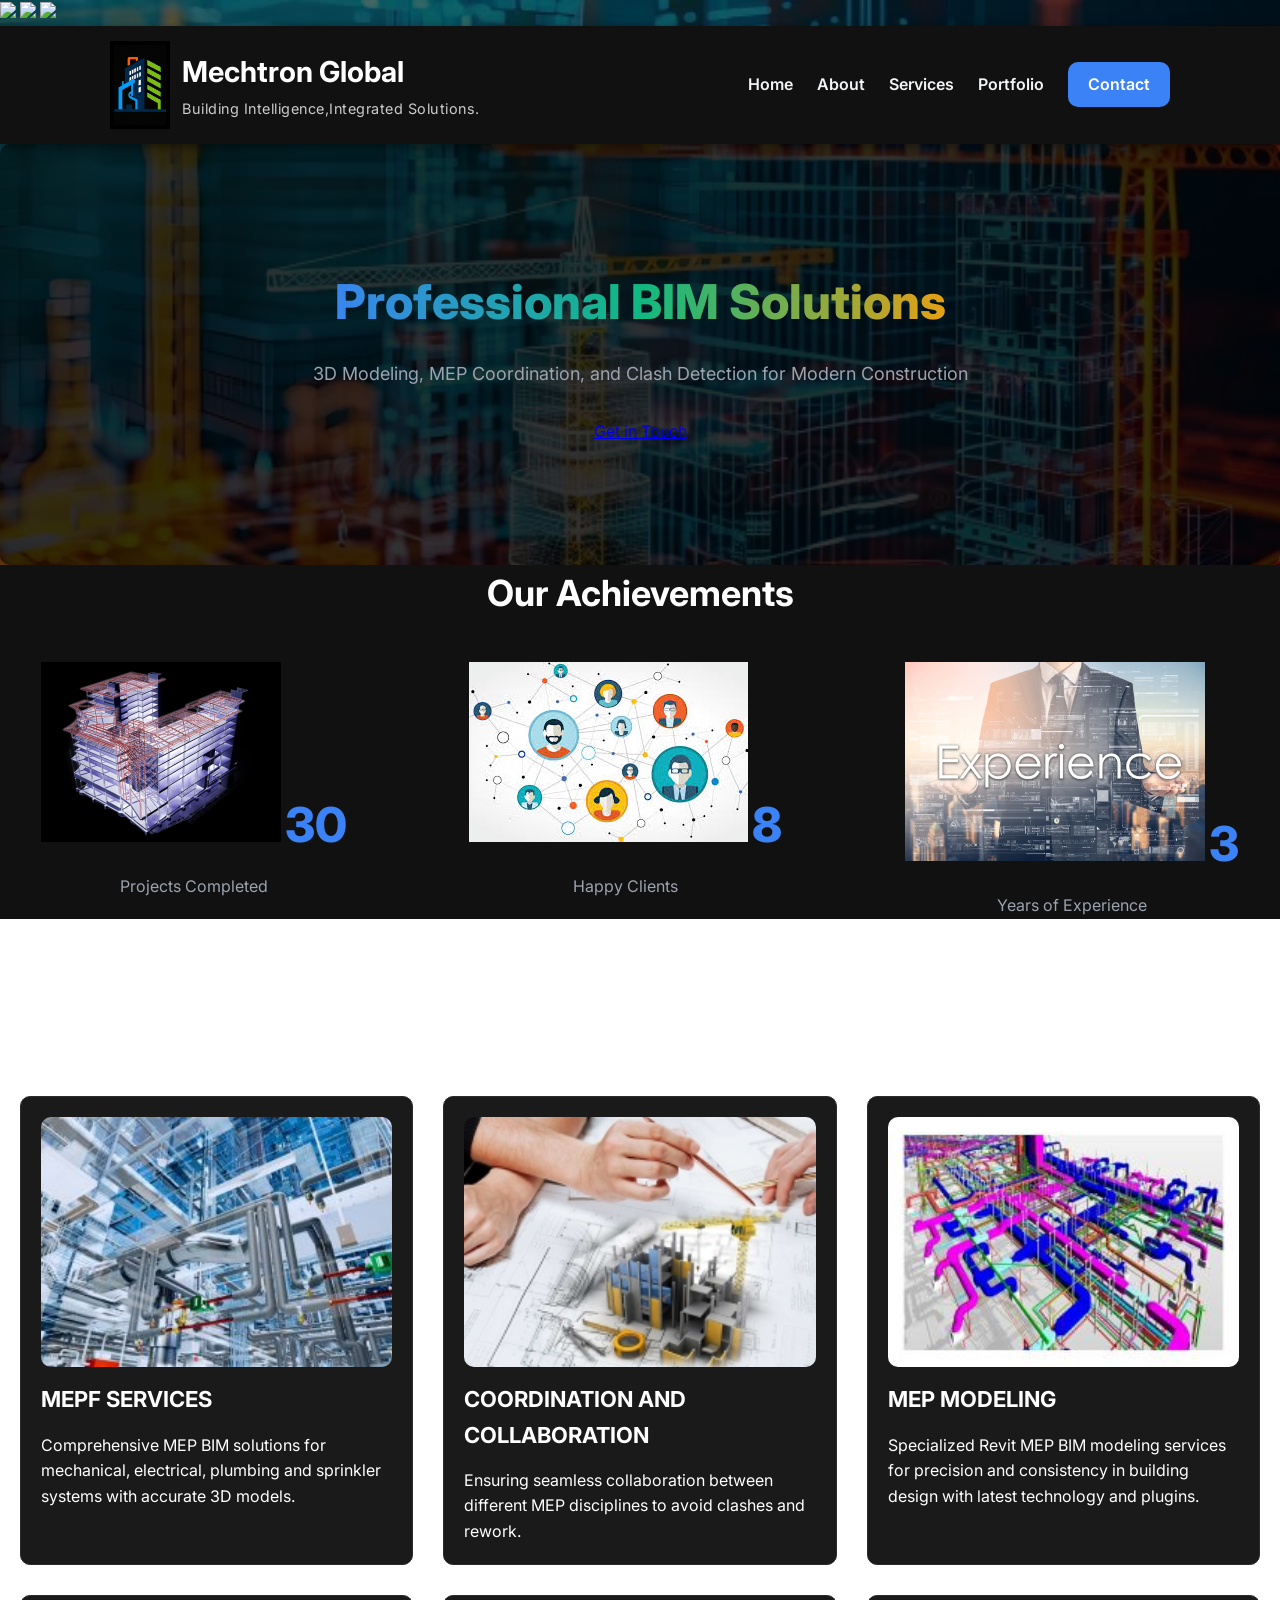
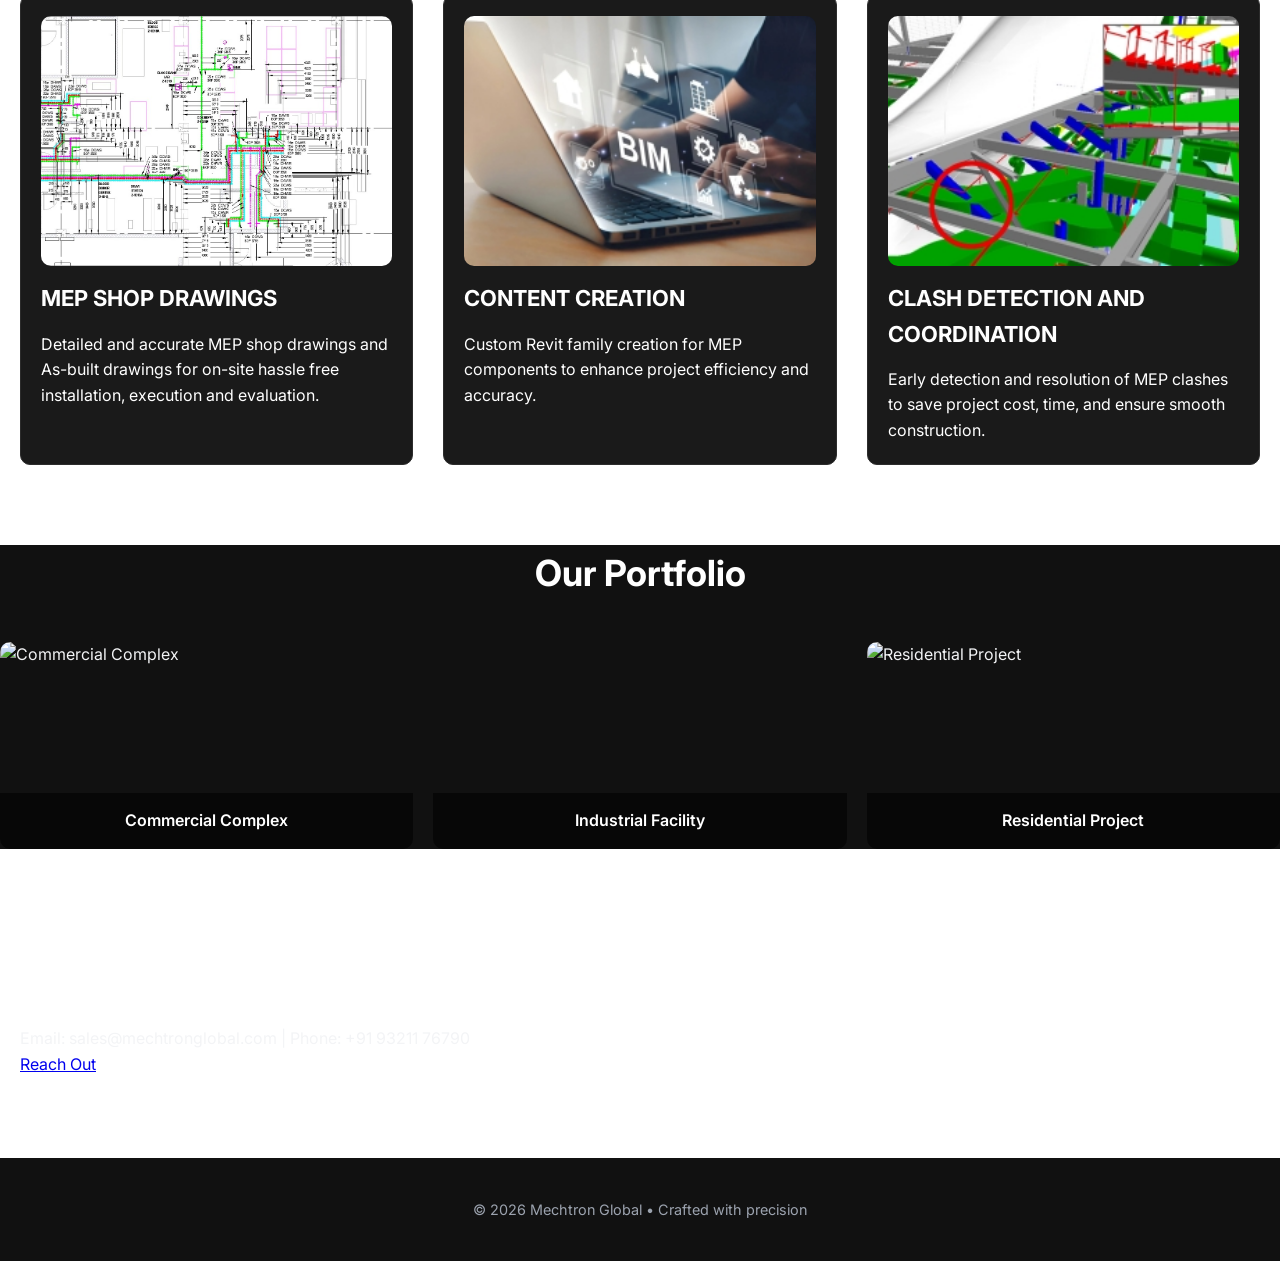
==== index.html @ d63c802f "Initial website upload" ====
<!DOCTYPE html>
<html lang="en">
<head>
  <meta charset="UTF-8">
  <meta name="viewport" content="width=device-width, initial-scale=1.0">
  <title>Mechtron Global</title>
  <link href="https://fonts.googleapis.com/css2?family=Inter:wght@300;400;600;800&family=Merriweather:wght@700&display=swap" rel="stylesheet">
  <link href="https://cdn.jsdelivr.net/npm/aos@2.3.4/dist/aos.css" rel="stylesheet">
  <link rel="stylesheet" href="style.css">
</head>
<body class="page-home">
  <!-- Preloader -->
  <div id="preloader"><div class="loader"></div></div>

  <!-- Floating Shapes -->
  <div class="floating-shapes">
    <img src="images/shape1.png" class="shape">
    <img src="images/shape2.png" class="shape">
    <img src="images/shape3.png" class="shape">
  </div>

  <!-- Header -->
  <header>
    <div class="container nav">
      <div class="logo">
  <img src="images/logo.png" alt="Mechtron Global Logo" class="logo-img">
  <div class="logo-text">
    <h1 class="hero-logo">Mechtron Global</h1>
    <p class="slogan">Building Intelligence,Integrated Solutions.</p>
  </div>
</div>

      <div class="nav-links">
        <a href="index.html" class="nav-link active">Home</a>
        <a href="about.html" class="nav-link">About</a>
        <a href="services.html" class="nav-link">Services</a>
        <a href="portfolio.html" class="nav-link">Portfolio</a>
        <a href="contact.html" class="cta nav-link">Contact</a>
      </div>
    </div>
  </header>

  <main>
    <!-- Hero Section with Video Background -->
    <section class="hero full-bg parallax" data-aos="zoom-in">
      <video autoplay muted loop playsinline class="hero-video">
        <source src="videos/hero.mp4" type="video/mp4">
      </video>
      <div class="overlay"></div>
      <div class="hero-text centered">
        <h1 class="animated-gradient">Professional BIM Solutions</h1>
        <p>3D Modeling, MEP Coordination, and Clash Detection for Modern Construction</p>
        <a href="contact.html" class="cta nav-link">Get in Touch</a>
      </div>
    </section>

    <!-- Achievements Counters -->
    <section class="section-light container counters" data-aos="fade-up">
      <h2 class="section-title">Our Achievements</h2>
      <div class="counter-grid">
        <div class="counter-box">
          <img src="images/icon-projects.png" class="counter-icon" alt="Projects">
          <span class="counter" data-target="55">0</span>
          <p>Projects Completed</p>
        </div>
        <div class="counter-box">
          <img src="images/clients.png" class="counter-icon" alt="Clients">
          <span class="counter" data-target="8">0</span>
          <p>Happy Clients</p>
        </div>
        <div class="counter-box">
          <img src="images/icon-experience.png" class="counter-icon" alt="Experience">
          <span class="counter" data-target="3">0</span>
          <p>Years of Experience</p>
        </div>
      </div>
    </section>

    <!-- Services Section -->
    <section class="section container" data-aos="fade-up">
      <h2 class="section-title">Our Services</h2>
      <div class="cards">
        <a href="mepf.html" class="card tilt">
          <img src="images/service1.jpg" alt="MEPF SERVICES" class="service-media">
          <h3>MEPF SERVICES</h3>
          <p>Comprehensive MEP BIM solutions for mechanical, electrical, plumbing and sprinkler systems with accurate 3D models.</p>
        </a>
        <a href="Coordination&Collaboration.html" class="card tilt">
          <img src="images/service2.jpg" alt="COORDINATION AND COLLABORATION" class="service-media">
          <h3>COORDINATION AND COLLABORATION</h3>
          <p>Ensuring seamless collaboration between different MEP disciplines to avoid clashes and rework.</p>
        </a>
        <a href="mepmodelling.html" class="card tilt">
          <img src="images/service3.jpg" alt="MEP MODELING" class="service-media">
          <h3>MEP MODELING</h3>
          <p>Specialized Revit MEP BIM modeling services for precision and consistency in building design with latest technology and plugins.</p>
        </a>
        <a href="mepshopdrawings.html" class="card tilt">
          <img src="images/service4.jpg" alt="MEP SHOP DRAWINGS" class="service-media">
          <h3>MEP SHOP DRAWINGS</h3>
          <p>Detailed and accurate MEP shop drawings and As-built drawings for on-site hassle free installation, execution and evaluation.</p>
        </a>
        <a href="contentcreation.html" class="card tilt">
          <img src="images/service5.jpg" alt="CONTENT CREATION" class="service-media">
          <h3>CONTENT CREATION</h3>
          <p>Custom Revit family creation for MEP components to enhance project efficiency and accuracy.</p>
        </a>
        <a href="ClashDetection.html" class="card tilt">
          <img src="images/service6.jpg" alt="CLASH DETECTION AND COORDINATION" class="service-media">
          <h3>CLASH DETECTION AND COORDINATION</h3>
          <p>Early detection and resolution of MEP clashes to save project cost, time, and ensure smooth construction.</p>
        </a>
      </div>
    </section>

    <!-- Portfolio Section -->
    <section class="section-light container" data-aos="fade-up">
      <h2 class="section-title">Our Portfolio</h2>
      <div class="portfolio-grid">
        <div class="portfolio-item">
          <img src="images/project1.jpg" alt="Commercial Complex">
          <div class="overlay">Commercial Complex</div>
        </div>
        <div class="portfolio-item">
          <video autoplay muted loop playsinline>
            <source src="videos/project2.mp4" type="video/mp4">
          </video>
          <div class="overlay">Industrial Facility</div>
        </div>
        <div class="portfolio-item">
          <img src="images/project3.jpg" alt="Residential Project">
          <div class="overlay">Residential Project</div>
        </div>
      </div>
    </section>

    <!-- Contact CTA -->
    <section class="section container contact" data-aos="fade-up">
      <h2 class="section-title">Contact Us</h2>
      <p>Email: sales@mechtronglobal.com | Phone: +91 93211 76790</p>
      <a href="contact.html" class="cta nav-link">Reach Out</a>
    </section>
  </main>

  <!-- Footer -->
  <footer>© <span id="year"></span> Mechtron Global • Crafted with precision</footer>

  <script src="https://cdn.jsdelivr.net/npm/aos@2.3.4/dist/aos.js"></script>
  <script src="script.js"></script>
</body>
</html>
---- style.css ----
/* ==================== VARIABLES ==================== */
:root {
  --clr-bg:#0d0d0d;
  --clr-dark:#f3f4f6;
  --clr-gray:#9ca3af;
  --clr-accent:#3b82f6;
  --clr-accent2:#10b981;
  --radius:10px;
  --transition:.4s;
}

/* ==================== RESET ==================== */
* {margin:0; padding:0; box-sizing:border-box;}
body {
  font-family:'Inter', sans-serif;
  color:var(--clr-dark);
  line-height:1.6;
  position: relative;
  overflow-x: hidden;
}

/* ==================== DARK OVERLAY ==================== */
body::before {
  content:"";
  position: fixed;
  top:0; left:0;
  width:100%; height:100%;
  background: rgba(0,0,0,0.6);
  z-index: -1;
}

/* ==================== PAGE BACKGROUNDS ==================== */
body[class^="page-"]::after {
  content: "";
  position: fixed;
  top: 0;
  left: 0;
  width: 100%;
  height: 100%;
  background-size: cover;
  background-position: center;
  background-repeat: no-repeat;
  z-index: -2;
  opacity: 1;
}

/* Page-specific background images */
body.page-home::after { background-image: url('images/page-home.jfif'); }
body.page-about::after { background-image: url('images/page-about.jfif'); }
body.page-services::after { background-image: url('images/page-services.jpg'); }
body.page-portfolio::after { background-image: url('images/page-portfolio.jpg'); }
body.page-contact::after { background-image: url('images/contact-officee.jpg'); }

/* ==================== HEADER ==================== */
header {
  padding:15px 0;
  background:#111;
  position:sticky;
  top:0;
  z-index:100;
  box-shadow:0 3px 10px rgba(0,0,0,0.5);
}
.nav {
  display:flex;
  justify-content:space-between;
  align-items:center;
  max-width:1100px;
  margin:auto;
  padding:0 20px;
}
.logo h1 {
  color:#fff;
  font-size:1.8rem;
  font-weight:700;
}
.nav-links {
  display:flex;
  align-items:center;
  gap:24px;
}
.nav-links a {
  font-weight:600;
  color:var(--clr-dark);
  transition:color var(--transition);
  text-decoration:none;
}
.nav-links a:hover {color:var(--clr-accent);}
.nav-links .cta {
  padding:10px 20px;
  background:var(--clr-accent);
  color:#fff;
  border-radius:var(--radius);
  transition:background var(--transition), transform .2s;
}
.nav-links .cta:hover {
  background:var(--clr-accent2);
  transform:scale(1.05);
}

/* ==================== HERO ==================== */
.hero {
  position:relative;
  display:flex;
  align-items:center;
  justify-content:center;
  text-align:center;
  padding:120px 20px;
  overflow:hidden;
}
.hero .hero-video {
  position:absolute;
  top:0; left:0;
  width:100%; height:100%;
  object-fit:cover;
  z-index:0;
  opacity:0.7;
  border-radius:var(--radius);
}
.hero .overlay {
  position:absolute;
  top:0; left:0;
  width:100%; height:100%;
  background:rgba(0,0,0,0.5);
  z-index:1;
  border-radius:var(--radius);
}
.hero-text {
  position:relative;
  z-index:2;
  color:#fff;
  max-width:800px;
}
.hero-text h1 {
  font-size:clamp(2rem, 6vw, 48px);
  font-weight:800;
  margin-bottom:20px;
  background:linear-gradient(90deg,#3b82f6,#10b981,#f59e0b);
  -webkit-background-clip:text;
  -webkit-text-fill-color:transparent;
  animation:gradientText 8s linear infinite;
}
.hero-text p {
  font-size:clamp(1rem, 2.8vw, 18px);
  color:var(--clr-gray);
  margin-bottom:30px;
}
.hero-text .cta {
  margin-top:10px;
}

/* ==================== ABOUT PAGE CARD HOVER GLOW ==================== */
.cards .card {
  background: #1a1a1a; /* dark background */
  border-radius: var(--radius);
  overflow: hidden;
  padding: 20px;
  color: #fff;
  transition: transform 0.4s ease, box-shadow 0.4s ease;
  cursor: pointer;
  position: relative;
}

.cards .card h3,
.cards .card p {
  color: #fff;
  transition: text-shadow 0.4s ease;
}

/* Hover effect: lift + glow */
.cards .card:hover {
  transform: translateY(-6px) scale(1.03) rotateX(2deg) rotateY(2deg);
  box-shadow: 0 0 25px rgba(255, 255, 255, 0.3), 
              0 15px 30px rgba(0,0,0,0.5);
}

.cards .card:hover h3 {
  text-shadow: 0 0 10px rgba(255, 255, 255, 0.6);
}

.cards .card:hover p {
  text-shadow: 0 0 5px rgba(255, 255, 255, 0.4);
}

/* Optional: subtle tilt animation on mouse move */
.cards .card.tilt {
  transform-style: preserve-3d;
  perspective: 1000px;
}


/* ==================== SECTIONS ==================== */
.section {padding:80px 20px;}
.section-light {background:#111;}
.section-title {
  text-align:center;
  margin-bottom:40px;
  font-size:clamp(1.8rem, 5vw, 36px);
  font-weight:700;
  color:#fff;
}

/* ==================== CARDS (UPDATED WITH LINKS) ==================== */
.cards {
  display: grid;
  grid-template-columns: repeat(3, 1fr);
  gap: 30px;
}

.cards a {
  color: #fff;
  text-decoration: none;
  display: block;
  border-radius: 20px;
  overflow: hidden;
  transition: transform 0.4s ease, box-shadow 0.4s ease;
}

.cards a h3,
.cards a p {
  color: #fff;
}

.cards a:hover {
  transform: translateY(-6px) scale(1.03);
  box-shadow: 0 0 20px rgba(255, 255, 255, 0.3);
}

.cards a:visited {
  color: #fff;
}

.cards a:hover h3 {
  text-shadow: 0 0 10px rgba(255, 255, 255, 0.6);
}

.card {
  background:#1a1a1a;
  border:1px solid #2c2c2c;
  padding:30px;
  border-radius:var(--radius);
  transition:transform var(--transition),box-shadow var(--transition);
  overflow:hidden;
  position:relative;
}
.card:hover {
  transform:translateY(-6px) scale(1.02);
  box-shadow:0 15px 30px rgba(0,0,0,0.5);
}
.card h3 {font-size:22px; margin-bottom:15px;}
.card p {color:var(--clr-gray);}
.tilt {transition:transform 0.3s ease;}

@media (max-width: 900px) {
  .cards {grid-template-columns: repeat(2, 1fr);}
}
@media (max-width: 600px) {
  .cards {grid-template-columns: 1fr;}
}

/* ==================== PORTFOLIO ==================== */
.portfolio-grid {
  display:grid;
  grid-template-columns:repeat(auto-fit, minmax(280px, 1fr));
  gap:20px;
}
.portfolio-item {
  position:relative;
  overflow:hidden;
  border-radius:var(--radius);
}
.portfolio-item img, .portfolio-item video {
  width:100%;
  display:block;
  transition:transform var(--transition);
}
.portfolio-item:hover img, .portfolio-item:hover video {
  transform:scale(1.1);
}
.portfolio-item .overlay {
  position:absolute;
  bottom:0;
  width:100%;
  background:rgba(0,0,0,0.6);
  color:#fff;
  padding:15px;
  text-align:center;
  font-weight:600;
  transition:all var(--transition);
}

/* ==================== COUNTERS ==================== */
.counter-grid {
  display:flex;
  justify-content:space-around;
  gap:40px;
  margin-top:40px;
  flex-wrap:wrap;
}
.counter-box {
  text-align:center;
}
.counter-box .counter {
  font-size:48px;
  font-weight:800;
  color:var(--clr-accent);
}
.counter-box p {
  margin-top:10px;
  color:var(--clr-gray);
}

/* ==================== CONTACT ==================== */
.contact-grid {
  display:grid;
  grid-template-columns:repeat(auto-fit, minmax(300px,1fr));
  gap:40px;
  margin-top:40px;
}
.contact-form {
  background:#1a1a1a;
  padding:30px;
  border-radius:var(--radius);
}
.contact-form input,
.contact-form textarea {
  width:100%;
  padding:12px;
  margin-bottom:15px;
  background:#111;
  border:1px solid #2c2c2c;
  color:#fff;
  border-radius:var(--radius);
}
.contact-form input:focus,
.contact-form textarea:focus {
  border-color:var(--clr-accent);
  outline:none;
}
.contact-form button {
  width:100%;
  padding:15px;
  background:var(--clr-accent);
  color:#fff;
  border:none;
  border-radius:var(--radius);
  cursor:pointer;
  transition:all var(--transition);
}
.contact-form button:hover {
  background:var(--clr-accent2);
  transform:scale(1.05);
}

/* ==================== SERVICE MEDIA FIX ==================== */
.card img,
.card video {
  width: 100%;
  height: 250px;
  object-fit: cover;
  display: block;
  border-radius: var(--radius);
  margin-bottom: 15px;
}
.card video {
  border: none;
  outline: none;
  background: #000;
}
.card video[autoplay] {
  pointer-events: none;
}

/* ==================== FOOTER ==================== */
footer {
  background:#111;
  color:var(--clr-gray);
  padding:40px 20px;
  text-align:center;
  font-size:0.9rem;
}

/* ==================== MEPF SERVICE PAGE HERO BACKGROUND ==================== */
body.page-service::after {
  content: "";
  position: fixed;
  top: 0;
  left: 0;
  width: 100%;
  height: 100%;
  background-image: url('images/service1-bg.jpg'); /* Replace with your image */
  background-size: cover;
  background-position: center;
  background-repeat: no-repeat;
  z-index: -2;
  opacity: 1;
}

/* ==================== FULL-PAGE BACKGROUND FOR SERVICE ==================== */
body.page-service::after {
  content: "";
  position: fixed;
  top: 0;
  left: 0;
  width: 100%;
  height: 100%;
  background-image: url('images/mepf-bg.jpg'); /* Replace with your background image */
  background-size: cover;
  background-position: center;
  background-repeat: no-repeat;
  z-index: -2;
  opacity: 1;
}

/* Dark overlay for readability */
body.page-service::before {
  content:"";
  position: fixed;
  top:0; left:0;
  width:100%; height:100%;
  background: rgba(0,0,0,0.5);
  z-index: -1;
}

/* ==================== FULL-WIDTH SAMPLE WORK GRID (MEPF PAGE) ==================== */
.full-width-sample {
  padding: 60px 20px;
  width: 100%;
  max-width: 100%;
  margin: 0 auto;
}

.full-width-sample .section-title {
  text-align: center;
  margin-bottom: 40px;
  color: #fff;
}

/* Grid stretches full width */
.sample-grid.full-width {
  display: grid;
  grid-template-columns: repeat(auto-fit, minmax(250px, 1fr));
  gap: 20px;
  width: 100%;
  padding: 0 20px;
}

.sample-item {
  position: relative;
  overflow: hidden;
  border-radius: var(--radius);
  cursor: pointer;
  transition: transform 0.3s ease, box-shadow 0.3s ease;
}

.sample-item img {
  width: 100%;
  height: 250px;
  object-fit: cover;
  display: block;
  border-radius: var(--radius);
  transition: transform 0.3s ease;
}

.sample-item:hover img {
  transform: scale(1.05);
}

.sample-title {
  position: absolute;
  bottom: 0;
  width: 100%;
  padding: 12px 15px;
  background: rgba(0,0,0,0.6);
  color: #fff;
  font-weight: 600;
  text-align: center;
  font-size: 1rem;
  transition: background 0.3s ease;
}

.sample-item:hover .sample-title {
  background: rgba(0,0,0,0.8);
}

/* Responsive adjustments */
@media (max-width: 900px) {
  .sample-grid.full-width {
    grid-template-columns: repeat(2, 1fr);
  }
}
@media (max-width: 600px) {
  .sample-grid.full-width {
    grid-template-columns: 1fr;
  }
}

/* ==================== LIGHTBOX MEPF PAGE ==================== */
.lightbox {
  position: fixed;
  top: 0;
  left: 0;
  width: 100%;
  height: 100%;
  background: rgba(0,0,0,0.9);
  display: none;
  justify-content: center;
  align-items: center;
  z-index: 9999;
  cursor: pointer;
}

.lightbox-img {
  max-width: 90%;
  max-height: 80%;
  border-radius: var(--radius);
  box-shadow: 0 0 30px rgba(0,0,0,0.8);
}

.lightbox-close {
  position: absolute;
  top: 20px;
  right: 30px;
  font-size: 2.5rem;
  color: #fff;
  font-weight: bold;
  cursor: pointer;
  z-index: 10000;
  transition: color 0.3s ease;
}

.lightbox-close:hover {
  color: var(--clr-accent);
}

/* ===== Logo and Slogan Styling ===== */
.logo {
  display: flex;
  align-items: center;
  gap: 12px;
}

.logo-img {
  width: 60px;
  height: auto;
  object-fit: contain;
  background: #000; /* adds black background */
  padding: 4px; /* optional, adds spacing around logo */
  border-radius: 0;
}



.logo-text {
  display: flex;
  flex-direction: column;
  justify-content: center;
}

.hero-logo {
  font-size: 1.8rem;
  font-weight: 700;
  margin: 0;
  color: #fff;
}

.slogan {
  font-size: 0.9rem;
  color: #ccc;
  margin-top: 2px;
  letter-spacing: 0.5px;
}

/* Adjust spacing for responsiveness */
@media (max-width: 768px) {
  .logo {
    flex-direction: column;
    align-items: flex-start;
    gap: 6px;
  }

  .hero-logo {
    font-size: 1.4rem;
  }

  .slogan {
    font-size: 0.8rem;
  }
}
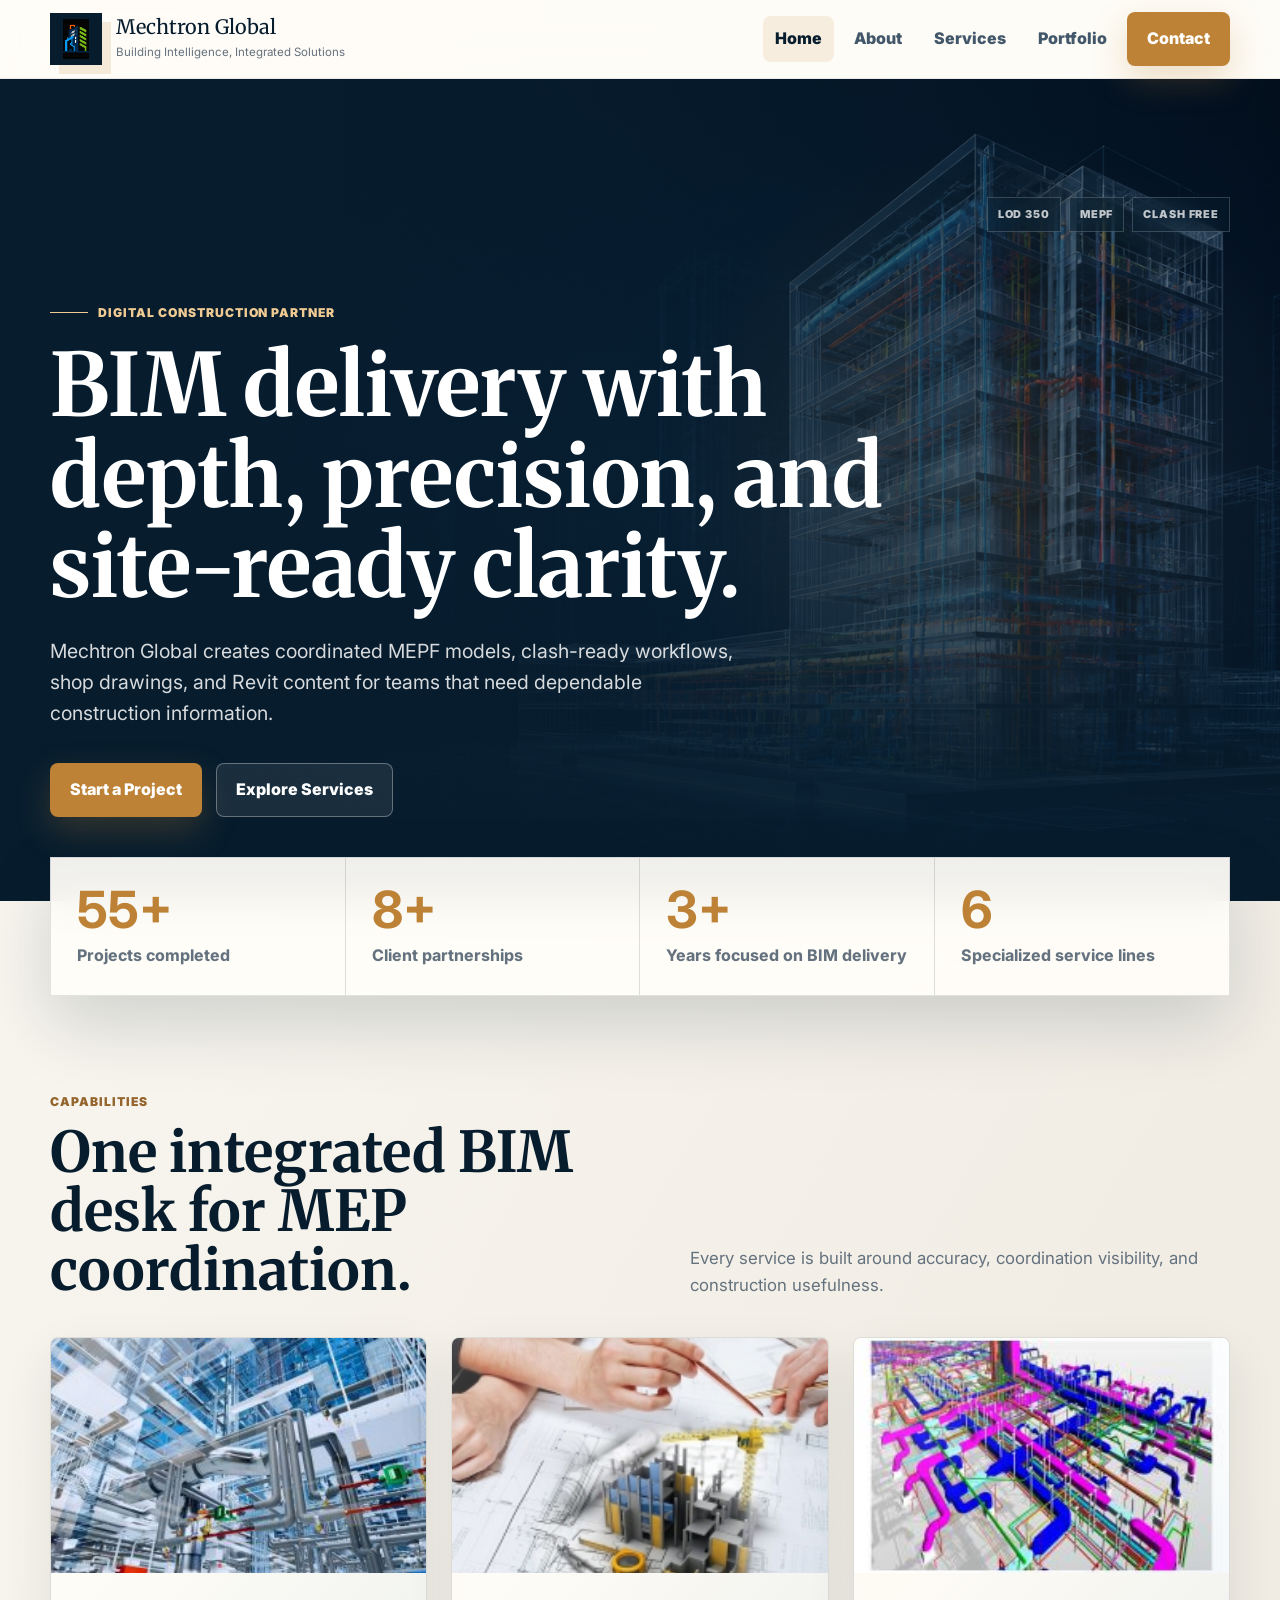
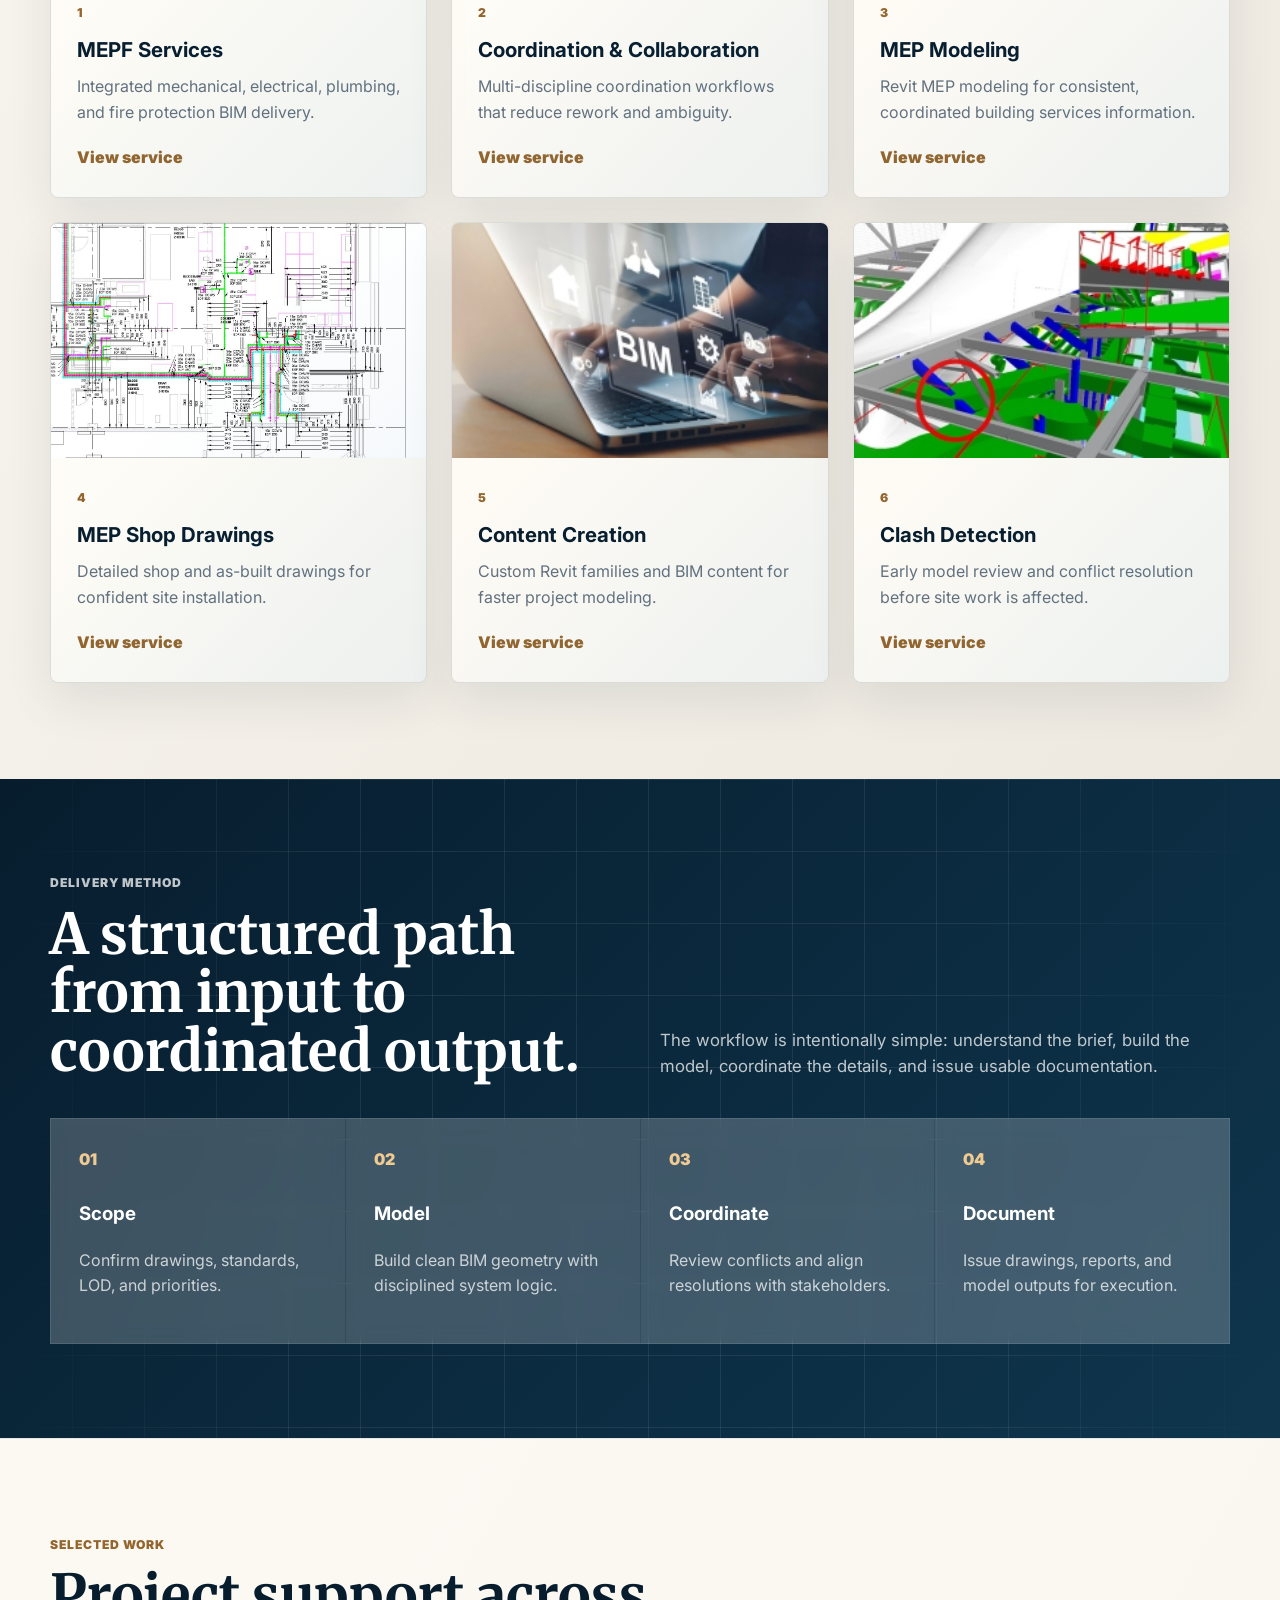
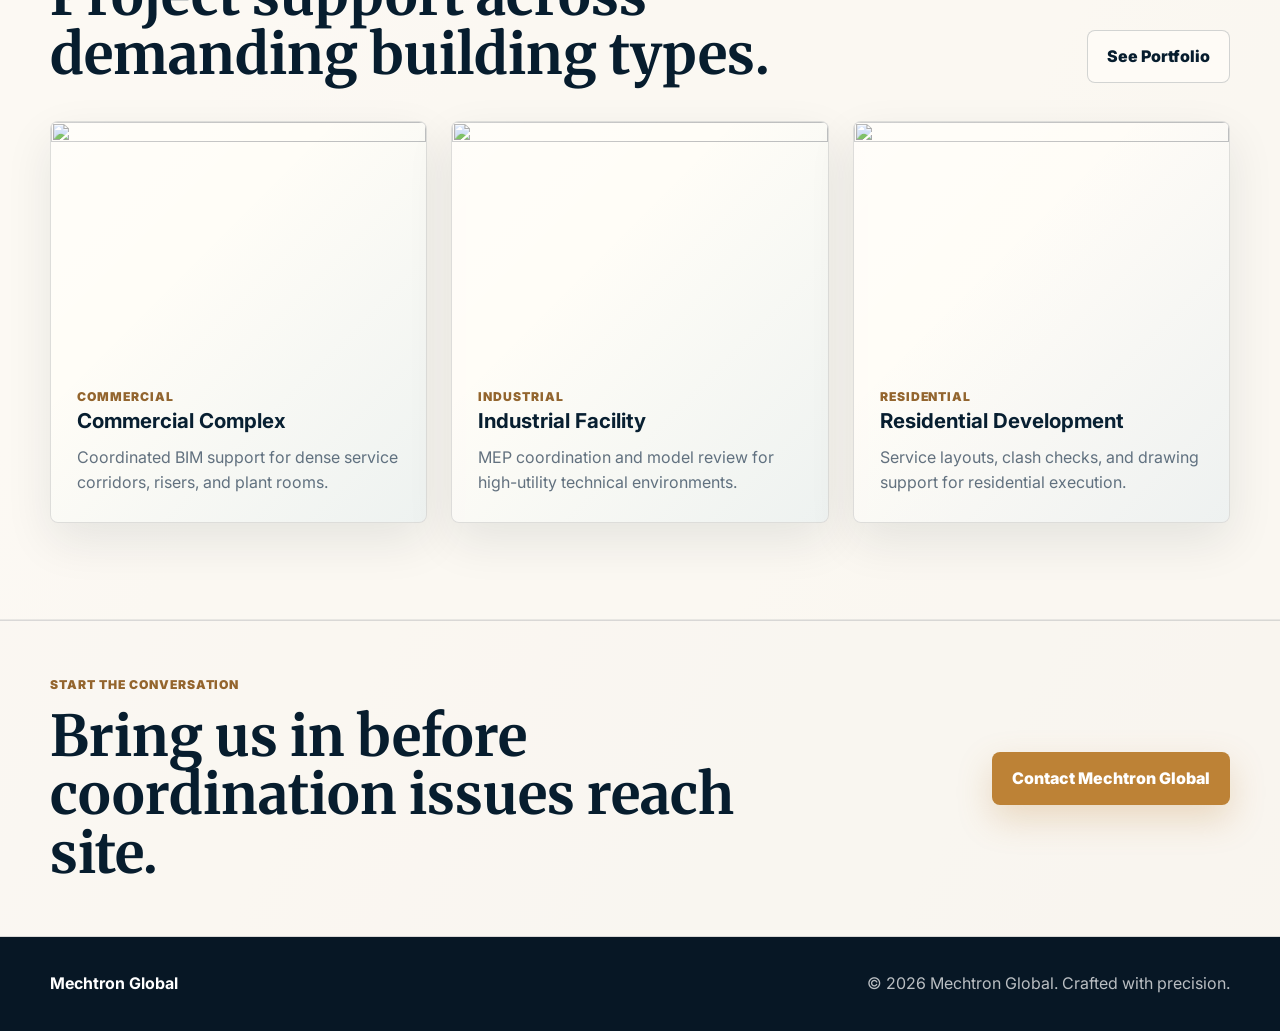
==== commit 21a7fc71: "Redesign website with 3D BIM experience" ====
--- a/index.html
+++ b/index.html
@@ -3,149 +3,16 @@
 <head>
   <meta charset="UTF-8">
   <meta name="viewport" content="width=device-width, initial-scale=1.0">
-  <title>Mechtron Global</title>
-  <link href="https://fonts.googleapis.com/css2?family=Inter:wght@300;400;600;800&family=Merriweather:wght@700&display=swap" rel="stylesheet">
-  <link href="https://cdn.jsdelivr.net/npm/aos@2.3.4/dist/aos.css" rel="stylesheet">
+  <title>Mechtron Global | BIM, MEP Coordination & Digital Construction</title>
+  <meta name="description" content="A premium 3D website for Mechtron Global, a BIM outsourcing partner for MEPF modeling, coordination, clash detection, shop drawings, and Revit content.">
+  <link rel="preconnect" href="https://fonts.googleapis.com">
+  <link rel="preconnect" href="https://fonts.gstatic.com" crossorigin>
+  <link href="https://fonts.googleapis.com/css2?family=Inter:wght@400;500;600;700;800;900&family=Merriweather:wght@700;900&display=swap" rel="stylesheet">
+  <link rel="icon" href="images/logo.png">
   <link rel="stylesheet" href="style.css">
 </head>
-<body class="page-home">
-  <!-- Preloader -->
-  <div id="preloader"><div class="loader"></div></div>
-
-  <!-- Floating Shapes -->
-  <div class="floating-shapes">
-    <img src="images/shape1.png" class="shape">
-    <img src="images/shape2.png" class="shape">
-    <img src="images/shape3.png" class="shape">
-  </div>
-
-  <!-- Header -->
-  <header>
-    <div class="container nav">
-      <div class="logo">
-  <img src="images/logo.png" alt="Mechtron Global Logo" class="logo-img">
-  <div class="logo-text">
-    <h1 class="hero-logo">Mechtron Global</h1>
-    <p class="slogan">Building Intelligence,Integrated Solutions.</p>
-  </div>
-</div>
-
-      <div class="nav-links">
-        <a href="index.html" class="nav-link active">Home</a>
-        <a href="about.html" class="nav-link">About</a>
-        <a href="services.html" class="nav-link">Services</a>
-        <a href="portfolio.html" class="nav-link">Portfolio</a>
-        <a href="contact.html" class="cta nav-link">Contact</a>
-      </div>
-    </div>
-  </header>
-
-  <main>
-    <!-- Hero Section with Video Background -->
-    <section class="hero full-bg parallax" data-aos="zoom-in">
-      <video autoplay muted loop playsinline class="hero-video">
-        <source src="videos/hero.mp4" type="video/mp4">
-      </video>
-      <div class="overlay"></div>
-      <div class="hero-text centered">
-        <h1 class="animated-gradient">Professional BIM Solutions</h1>
-        <p>3D Modeling, MEP Coordination, and Clash Detection for Modern Construction</p>
-        <a href="contact.html" class="cta nav-link">Get in Touch</a>
-      </div>
-    </section>
-
-    <!-- Achievements Counters -->
-    <section class="section-light container counters" data-aos="fade-up">
-      <h2 class="section-title">Our Achievements</h2>
-      <div class="counter-grid">
-        <div class="counter-box">
-          <img src="images/icon-projects.png" class="counter-icon" alt="Projects">
-          <span class="counter" data-target="55">0</span>
-          <p>Projects Completed</p>
-        </div>
-        <div class="counter-box">
-          <img src="images/clients.png" class="counter-icon" alt="Clients">
-          <span class="counter" data-target="8">0</span>
-          <p>Happy Clients</p>
-        </div>
-        <div class="counter-box">
-          <img src="images/icon-experience.png" class="counter-icon" alt="Experience">
-          <span class="counter" data-target="3">0</span>
-          <p>Years of Experience</p>
-        </div>
-      </div>
-    </section>
-
-    <!-- Services Section -->
-    <section class="section container" data-aos="fade-up">
-      <h2 class="section-title">Our Services</h2>
-      <div class="cards">
-        <a href="mepf.html" class="card tilt">
-          <img src="images/service1.jpg" alt="MEPF SERVICES" class="service-media">
-          <h3>MEPF SERVICES</h3>
-          <p>Comprehensive MEP BIM solutions for mechanical, electrical, plumbing and sprinkler systems with accurate 3D models.</p>
-        </a>
-        <a href="Coordination&Collaboration.html" class="card tilt">
-          <img src="images/service2.jpg" alt="COORDINATION AND COLLABORATION" class="service-media">
-          <h3>COORDINATION AND COLLABORATION</h3>
-          <p>Ensuring seamless collaboration between different MEP disciplines to avoid clashes and rework.</p>
-        </a>
-        <a href="mepmodelling.html" class="card tilt">
-          <img src="images/service3.jpg" alt="MEP MODELING" class="service-media">
-          <h3>MEP MODELING</h3>
-          <p>Specialized Revit MEP BIM modeling services for precision and consistency in building design with latest technology and plugins.</p>
-        </a>
-        <a href="mepshopdrawings.html" class="card tilt">
-          <img src="images/service4.jpg" alt="MEP SHOP DRAWINGS" class="service-media">
-          <h3>MEP SHOP DRAWINGS</h3>
-          <p>Detailed and accurate MEP shop drawings and As-built drawings for on-site hassle free installation, execution and evaluation.</p>
-        </a>
-        <a href="contentcreation.html" class="card tilt">
-          <img src="images/service5.jpg" alt="CONTENT CREATION" class="service-media">
-          <h3>CONTENT CREATION</h3>
-          <p>Custom Revit family creation for MEP components to enhance project efficiency and accuracy.</p>
-        </a>
-        <a href="ClashDetection.html" class="card tilt">
-          <img src="images/service6.jpg" alt="CLASH DETECTION AND COORDINATION" class="service-media">
-          <h3>CLASH DETECTION AND COORDINATION</h3>
-          <p>Early detection and resolution of MEP clashes to save project cost, time, and ensure smooth construction.</p>
-        </a>
-      </div>
-    </section>
-
-    <!-- Portfolio Section -->
-    <section class="section-light container" data-aos="fade-up">
-      <h2 class="section-title">Our Portfolio</h2>
-      <div class="portfolio-grid">
-        <div class="portfolio-item">
-          <img src="images/project1.jpg" alt="Commercial Complex">
-          <div class="overlay">Commercial Complex</div>
-        </div>
-        <div class="portfolio-item">
-          <video autoplay muted loop playsinline>
-            <source src="videos/project2.mp4" type="video/mp4">
-          </video>
-          <div class="overlay">Industrial Facility</div>
-        </div>
-        <div class="portfolio-item">
-          <img src="images/project3.jpg" alt="Residential Project">
-          <div class="overlay">Residential Project</div>
-        </div>
-      </div>
-    </section>
-
-    <!-- Contact CTA -->
-    <section class="section container contact" data-aos="fade-up">
-      <h2 class="section-title">Contact Us</h2>
-      <p>Email: sales@mechtronglobal.com | Phone: +91 93211 76790</p>
-      <a href="contact.html" class="cta nav-link">Reach Out</a>
-    </section>
-  </main>
-
-  <!-- Footer -->
-  <footer>© <span id="year"></span> Mechtron Global • Crafted with precision</footer>
-
-  <script src="https://cdn.jsdelivr.net/npm/aos@2.3.4/dist/aos.js"></script>
-  <script src="script.js"></script>
+<body>
+  <div id="app"></div>
+  <script src="app.js" defer></script>
 </body>
 </html>
--- a/style.css
+++ b/style.css
@@ -1,590 +1,845 @@
-/* ==================== VARIABLES ==================== */
 :root {
-  --clr-bg:#0d0d0d;
-  --clr-dark:#f3f4f6;
-  --clr-gray:#9ca3af;
-  --clr-accent:#3b82f6;
-  --clr-accent2:#10b981;
-  --radius:10px;
-  --transition:.4s;
-}
-
-/* ==================== RESET ==================== */
-* {margin:0; padding:0; box-sizing:border-box;}
+  --bg: #f3f0e8;
+  --surface: #fffdf8;
+  --surface-2: #ebe4d7;
+  --ink: #102131;
+  --muted: #64717e;
+  --line: rgba(16, 33, 49, 0.14);
+  --navy: #071d2e;
+  --blue: #1f6f9f;
+  --copper: #bd8236;
+  --copper-dark: #94652d;
+  --mint: #79b9aa;
+  --white: #ffffff;
+  --shadow: 0 28px 70px rgba(7, 29, 46, 0.16);
+  --radius: 8px;
+  --container: 1180px;
+}
+
+* {
+  box-sizing: border-box;
+}
+
+html {
+  scroll-behavior: smooth;
+}
+
 body {
-  font-family:'Inter', sans-serif;
-  color:var(--clr-dark);
-  line-height:1.6;
+  margin: 0;
+  background:
+    linear-gradient(120deg, rgba(251, 249, 243, 0.96), rgba(232, 226, 216, 0.98)),
+    radial-gradient(circle at 15% 0%, rgba(31, 111, 159, 0.12), transparent 36%),
+    var(--bg);
+  color: var(--ink);
+  font-family: "Inter", Arial, sans-serif;
+  line-height: 1.6;
+}
+
+img,
+canvas {
+  display: block;
+  max-width: 100%;
+}
+
+a {
+  color: inherit;
+}
+
+.container {
+  width: min(var(--container), calc(100% - 40px));
+  margin: 0 auto;
+}
+
+.site-header {
+  position: sticky;
+  top: 0;
+  z-index: 50;
+  background: rgba(255, 253, 248, 0.88);
+  border-bottom: 1px solid rgba(16, 33, 49, 0.08);
+  backdrop-filter: blur(18px);
+}
+
+.nav {
+  min-height: 78px;
+  display: flex;
+  align-items: center;
+  justify-content: space-between;
+  gap: 28px;
+}
+
+.brand {
+  display: inline-flex;
+  align-items: center;
+  gap: 14px;
+  min-width: 250px;
+  text-decoration: none;
+}
+
+.brand img {
+  width: 52px;
+  height: 52px;
+  object-fit: contain;
+  padding: 6px;
+  background: var(--navy);
+  box-shadow: 9px 9px 0 rgba(189, 130, 54, 0.16);
+}
+
+.brand-mark {
+  display: block;
+  font-family: "Merriweather", Georgia, serif;
+  color: var(--navy);
+  font-size: 1.24rem;
+  line-height: 1;
+}
+
+.brand-line {
+  display: block;
+  margin-top: 6px;
+  color: var(--muted);
+  font-size: 0.72rem;
+}
+
+.nav-toggle {
+  display: none;
+  min-width: 66px;
+  height: 44px;
+  border: 1px solid var(--line);
+  border-radius: var(--radius);
+  background: var(--surface);
+  color: var(--ink);
+  font: inherit;
+  font-weight: 900;
+}
+
+.nav-links {
+  display: flex;
+  align-items: center;
+  gap: 8px;
+}
+
+.nav-link,
+.cta,
+.button {
+  border-radius: var(--radius);
+  font-weight: 850;
+  text-decoration: none;
+}
+
+.nav-link {
+  color: #42586a;
+  padding: 10px 12px;
+}
+
+.nav-link:hover,
+.nav-link.active {
+  color: var(--navy);
+  background: rgba(189, 130, 54, 0.12);
+}
+
+.button,
+.cta {
+  display: inline-flex;
+  align-items: center;
+  justify-content: center;
+  min-height: 48px;
+  padding: 13px 19px;
+  border: 1px solid transparent;
+  background: var(--copper);
+  color: var(--white);
+  box-shadow: 0 14px 34px rgba(189, 130, 54, 0.25);
+  transition: transform 0.22s ease, background 0.22s ease, box-shadow 0.22s ease;
+}
+
+.button:hover,
+.cta:hover {
+  transform: translateY(-2px);
+  background: var(--copper-dark);
+  box-shadow: 0 18px 42px rgba(148, 101, 45, 0.3);
+}
+
+.button.secondary {
+  color: var(--navy);
+  border-color: rgba(16, 33, 49, 0.18);
+  background: rgba(255, 253, 248, 0.7);
+  box-shadow: none;
+}
+
+.button.secondary:hover {
+  background: var(--surface);
+}
+
+.hero .button.secondary {
+  color: var(--white);
+  border-color: rgba(255, 255, 255, 0.32);
+  background: rgba(255, 255, 255, 0.08);
+}
+
+.hero .button.secondary:hover {
+  background: rgba(255, 255, 255, 0.16);
+}
+
+.hero {
   position: relative;
-  overflow-x: hidden;
-}
-
-/* ==================== DARK OVERLAY ==================== */
-body::before {
-  content:"";
-  position: fixed;
-  top:0; left:0;
-  width:100%; height:100%;
-  background: rgba(0,0,0,0.6);
-  z-index: -1;
-}
-
-/* ==================== PAGE BACKGROUNDS ==================== */
-body[class^="page-"]::after {
-  content: "";
-  position: fixed;
-  top: 0;
-  left: 0;
+  min-height: calc(100vh - 78px);
+  display: grid;
+  align-items: end;
+  overflow: hidden;
+  background: var(--navy);
+  color: var(--white);
+  isolation: isolate;
+}
+
+.hero.compact {
+  min-height: 560px;
+}
+
+.hero-media,
+.hero-3d {
+  position: absolute;
+  inset: 0;
   width: 100%;
   height: 100%;
-  background-size: cover;
-  background-position: center;
-  background-repeat: no-repeat;
-  z-index: -2;
-  opacity: 1;
-}
-
-/* Page-specific background images */
-body.page-home::after { background-image: url('images/page-home.jfif'); }
-body.page-about::after { background-image: url('images/page-about.jfif'); }
-body.page-services::after { background-image: url('images/page-services.jpg'); }
-body.page-portfolio::after { background-image: url('images/page-portfolio.jpg'); }
-body.page-contact::after { background-image: url('images/contact-officee.jpg'); }
-
-/* ==================== HEADER ==================== */
-header {
-  padding:15px 0;
-  background:#111;
-  position:sticky;
-  top:0;
-  z-index:100;
-  box-shadow:0 3px 10px rgba(0,0,0,0.5);
-}
-.nav {
-  display:flex;
-  justify-content:space-between;
-  align-items:center;
-  max-width:1100px;
-  margin:auto;
-  padding:0 20px;
-}
-.logo h1 {
-  color:#fff;
-  font-size:1.8rem;
-  font-weight:700;
-}
-.nav-links {
-  display:flex;
-  align-items:center;
-  gap:24px;
-}
-.nav-links a {
-  font-weight:600;
-  color:var(--clr-dark);
-  transition:color var(--transition);
-  text-decoration:none;
-}
-.nav-links a:hover {color:var(--clr-accent);}
-.nav-links .cta {
-  padding:10px 20px;
-  background:var(--clr-accent);
-  color:#fff;
-  border-radius:var(--radius);
-  transition:background var(--transition), transform .2s;
-}
-.nav-links .cta:hover {
-  background:var(--clr-accent2);
-  transform:scale(1.05);
-}
-
-/* ==================== HERO ==================== */
-.hero {
-  position:relative;
-  display:flex;
-  align-items:center;
-  justify-content:center;
-  text-align:center;
-  padding:120px 20px;
-  overflow:hidden;
-}
-.hero .hero-video {
-  position:absolute;
-  top:0; left:0;
-  width:100%; height:100%;
-  object-fit:cover;
-  z-index:0;
-  opacity:0.7;
-  border-radius:var(--radius);
-}
-.hero .overlay {
-  position:absolute;
-  top:0; left:0;
-  width:100%; height:100%;
-  background:rgba(0,0,0,0.5);
-  z-index:1;
-  border-radius:var(--radius);
-}
-.hero-text {
-  position:relative;
-  z-index:2;
-  color:#fff;
-  max-width:800px;
-}
-.hero-text h1 {
-  font-size:clamp(2rem, 6vw, 48px);
-  font-weight:800;
-  margin-bottom:20px;
-  background:linear-gradient(90deg,#3b82f6,#10b981,#f59e0b);
-  -webkit-background-clip:text;
-  -webkit-text-fill-color:transparent;
-  animation:gradientText 8s linear infinite;
-}
-.hero-text p {
-  font-size:clamp(1rem, 2.8vw, 18px);
-  color:var(--clr-gray);
-  margin-bottom:30px;
-}
-.hero-text .cta {
-  margin-top:10px;
-}
-
-/* ==================== ABOUT PAGE CARD HOVER GLOW ==================== */
-.cards .card {
-  background: #1a1a1a; /* dark background */
+}
+
+.hero-media {
+  z-index: 0;
+  object-fit: cover;
+  opacity: 0.7;
+  filter: saturate(0.9) contrast(1.05);
+}
+
+.hero-3d {
+  z-index: 1;
+  pointer-events: none;
+  opacity: 0;
+  transition: opacity 0.8s ease;
+}
+
+.hero.is-3d-ready .hero-3d {
+  opacity: 0.68;
+}
+
+.hero::before {
+  content: "";
+  position: absolute;
+  inset: 0;
+  z-index: 2;
+  background:
+    radial-gradient(circle at 78% 48%, rgba(189, 130, 54, 0.12), transparent 31%),
+    linear-gradient(90deg, rgba(7, 29, 46, 0.99), rgba(7, 29, 46, 0.82) 44%, rgba(7, 29, 46, 0.2)),
+    linear-gradient(0deg, rgba(7, 29, 46, 0.8), transparent 54%);
+}
+
+.hero::after {
+  content: "";
+  position: absolute;
+  inset: auto 0 0;
+  z-index: 2;
+  height: 34%;
+  background: linear-gradient(0deg, rgba(7, 29, 46, 0.86), transparent);
+}
+
+.hero-content {
+  position: relative;
+  z-index: 3;
+  width: min(var(--container), calc(100% - 40px));
+  margin: 0 auto;
+  padding: 96px 0 84px;
+}
+
+.hero-hud {
+  position: absolute;
+  right: max(26px, calc((100vw - var(--container)) / 2));
+  top: 118px;
+  z-index: 3;
+  display: flex;
+  gap: 8px;
+  color: rgba(255, 255, 255, 0.74);
+  font-size: 0.68rem;
+  font-weight: 900;
+  letter-spacing: 0.08em;
+}
+
+.hero-hud span {
+  padding: 8px 10px;
+  border: 1px solid rgba(255, 255, 255, 0.18);
+  background: rgba(7, 29, 46, 0.42);
+  backdrop-filter: blur(12px);
+}
+
+.eyebrow,
+.section-kicker,
+.project-tag,
+.service-index {
+  color: #f0ca93;
+  text-transform: uppercase;
+  letter-spacing: 0.08em;
+  font-size: 0.76rem;
+  font-weight: 950;
+}
+
+.eyebrow {
+  display: inline-flex;
+  align-items: center;
+  gap: 10px;
+}
+
+.eyebrow::before {
+  content: "";
+  width: 38px;
+  height: 1px;
+  background: currentColor;
+}
+
+h1,
+h2,
+h3,
+p {
+  margin-top: 0;
+}
+
+h1,
+h2 {
+  font-family: "Merriweather", Georgia, serif;
+  line-height: 1.04;
+}
+
+h1 {
+  max-width: 880px;
+  margin: 18px 0 0;
+  font-size: clamp(2.7rem, 6.8vw, 6.5rem);
+}
+
+.hero p {
+  max-width: 700px;
+  margin: 24px 0 0;
+  color: rgba(255, 255, 255, 0.84);
+  font-size: clamp(1rem, 1.7vw, 1.22rem);
+}
+
+.hero-actions {
+  display: flex;
+  flex-wrap: wrap;
+  gap: 14px;
+  margin-top: 34px;
+}
+
+.metrics-panel {
+  position: relative;
+  z-index: 4;
+  display: grid;
+  grid-template-columns: repeat(4, 1fr);
+  margin-top: -44px;
+  background: rgba(255, 253, 248, 0.94);
+  border: 1px solid rgba(16, 33, 49, 0.12);
+  box-shadow: var(--shadow);
+  backdrop-filter: blur(18px);
+}
+
+.metrics-panel div {
+  min-height: 128px;
+  padding: 26px;
+  border-right: 1px solid var(--line);
+}
+
+.metrics-panel div:last-child {
+  border-right: 0;
+}
+
+.metrics-panel strong {
+  display: block;
+  color: var(--copper);
+  font-size: clamp(2rem, 4vw, 3.2rem);
+  line-height: 1;
+}
+
+.metrics-panel span {
+  display: block;
+  margin-top: 8px;
+  color: var(--muted);
+  font-weight: 750;
+}
+
+.section {
+  padding: 96px 0;
+}
+
+.section.tinted {
+  background: rgba(255, 253, 248, 0.78);
+  border-top: 1px solid rgba(16, 33, 49, 0.08);
+  border-bottom: 1px solid rgba(16, 33, 49, 0.08);
+}
+
+.section-header {
+  display: flex;
+  align-items: end;
+  justify-content: space-between;
+  gap: 36px;
+  margin-bottom: 38px;
+}
+
+.section-kicker,
+.project-tag,
+.service-index {
+  color: var(--copper-dark);
+}
+
+.section-title {
+  max-width: 790px;
+  color: var(--navy);
+  font-size: clamp(2.05rem, 4.4vw, 4rem);
+  margin-bottom: 0;
+}
+
+.section-copy {
+  max-width: 570px;
+  color: var(--muted);
+  font-size: 1.05rem;
+  margin: 16px 0 0;
+}
+
+.grid {
+  display: grid;
+  gap: 22px;
+}
+
+.grid.two {
+  grid-template-columns: repeat(2, 1fr);
+}
+
+.service-orbit {
+  display: grid;
+  grid-template-columns: repeat(3, 1fr);
+  gap: 24px;
+  perspective: 1200px;
+}
+
+.service-card,
+.project-card,
+.card,
+.contact-panel {
+  position: relative;
+  overflow: hidden;
+  border: 1px solid var(--line);
+  border-radius: var(--radius);
+  background: rgba(255, 253, 248, 0.88);
+  box-shadow: 0 18px 48px rgba(7, 29, 46, 0.09);
+}
+
+.service-card,
+.project-card {
+  color: var(--ink);
+  text-decoration: none;
+  transform-style: preserve-3d;
+  transition: transform 0.26s ease, box-shadow 0.26s ease;
+}
+
+.service-card::after,
+.project-card::after,
+.depth-frame::after {
+  content: "";
+  position: absolute;
+  inset: 0;
+  pointer-events: none;
+  background: linear-gradient(135deg, rgba(255, 255, 255, 0.34), transparent 35%, rgba(31, 111, 159, 0.1));
+  opacity: 0.75;
+}
+
+.service-card:hover,
+.project-card:hover {
+  transform: translateY(-8px) rotateX(2deg) rotateY(-2deg);
+  box-shadow: var(--shadow);
+}
+
+.service-card img,
+.project-card img,
+.sample-card img,
+.depth-frame img {
+  width: 100%;
+  aspect-ratio: 16 / 10;
+  object-fit: cover;
+}
+
+.service-card-body,
+.project-card-body,
+.card,
+.contact-panel {
+  padding: 26px;
+}
+
+.service-index {
+  display: inline-block;
+  margin-bottom: 16px;
+}
+
+.service-card h3,
+.project-card h3,
+.card h3,
+.contact-panel h3 {
+  color: var(--navy);
+  font-size: 1.28rem;
+  line-height: 1.18;
+  margin: 0 0 12px;
+}
+
+.service-card p,
+.project-card p,
+.card p,
+.contact-panel p {
+  color: var(--muted);
+  margin-bottom: 0;
+}
+
+.learn-more {
+  display: inline-flex;
+  margin-top: 20px;
+  color: var(--copper-dark);
+  font-weight: 950;
+}
+
+.feature-band {
+  position: relative;
+  overflow: hidden;
+  padding: 94px 0;
+  background:
+    linear-gradient(135deg, rgba(7, 29, 46, 0.96), rgba(15, 55, 79, 0.94)),
+    var(--navy);
+  color: var(--white);
+}
+
+.feature-band::before {
+  content: "";
+  position: absolute;
+  inset: 0;
+  background-image:
+    linear-gradient(rgba(255, 255, 255, 0.08) 1px, transparent 1px),
+    linear-gradient(90deg, rgba(255, 255, 255, 0.08) 1px, transparent 1px);
+  background-size: 72px 72px;
+  mask-image: linear-gradient(90deg, transparent, #000 24%, #000 76%, transparent);
+}
+
+.feature-band .container {
+  position: relative;
+  z-index: 1;
+}
+
+.feature-band .section-title,
+.feature-band h3 {
+  color: var(--white);
+}
+
+.feature-band .section-copy,
+.feature-band p {
+  color: rgba(255, 255, 255, 0.74);
+}
+
+.process-list {
+  display: grid;
+  grid-template-columns: repeat(4, 1fr);
+  gap: 1px;
+  margin-top: 36px;
+  border: 1px solid rgba(255, 255, 255, 0.16);
+  background: rgba(255, 255, 255, 0.16);
+}
+
+.process-item {
+  min-height: 210px;
+  padding: 28px;
+  background: rgba(255, 255, 255, 0.065);
+  backdrop-filter: blur(8px);
+}
+
+.process-item::before {
+  display: block;
+  margin-bottom: 26px;
+  color: #f0ca93;
+  font-weight: 950;
+}
+
+.process-item:nth-child(1)::before { content: "01"; }
+.process-item:nth-child(2)::before { content: "02"; }
+.process-item:nth-child(3)::before { content: "03"; }
+.process-item:nth-child(4)::before { content: "04"; }
+
+.split {
+  display: grid;
+  grid-template-columns: 0.95fr 1.05fr;
+  gap: 52px;
+  align-items: center;
+}
+
+.depth-frame {
+  position: relative;
   border-radius: var(--radius);
   overflow: hidden;
-  padding: 20px;
-  color: #fff;
-  transition: transform 0.4s ease, box-shadow 0.4s ease;
-  cursor: pointer;
+  box-shadow: 24px 24px 0 rgba(189, 130, 54, 0.14), var(--shadow);
+  transform: perspective(900px) rotateY(-4deg) rotateX(2deg);
+}
+
+.depth-frame img {
+  aspect-ratio: 4 / 3;
+}
+
+.list {
+  display: grid;
+  gap: 14px;
+  margin-top: 28px;
+}
+
+.list-item {
+  padding: 18px 20px;
+  border-left: 3px solid var(--copper);
+  background: rgba(255, 253, 248, 0.82);
+  color: var(--muted);
+  box-shadow: 0 10px 28px rgba(7, 29, 46, 0.05);
+}
+
+.project-grid {
+  display: grid;
+  grid-template-columns: repeat(2, 1fr);
+  gap: 24px;
+}
+
+.project-grid.preview {
+  grid-template-columns: repeat(3, 1fr);
+}
+
+.sample-grid {
+  display: grid;
+  grid-template-columns: repeat(3, 1fr);
+  gap: 20px;
+}
+
+.sample-card {
   position: relative;
-}
-
-.cards .card h3,
-.cards .card p {
-  color: #fff;
-  transition: text-shadow 0.4s ease;
-}
-
-/* Hover effect: lift + glow */
-.cards .card:hover {
-  transform: translateY(-6px) scale(1.03) rotateX(2deg) rotateY(2deg);
-  box-shadow: 0 0 25px rgba(255, 255, 255, 0.3), 
-              0 15px 30px rgba(0,0,0,0.5);
-}
-
-.cards .card:hover h3 {
-  text-shadow: 0 0 10px rgba(255, 255, 255, 0.6);
-}
-
-.cards .card:hover p {
-  text-shadow: 0 0 5px rgba(255, 255, 255, 0.4);
-}
-
-/* Optional: subtle tilt animation on mouse move */
-.cards .card.tilt {
-  transform-style: preserve-3d;
-  perspective: 1000px;
-}
-
-
-/* ==================== SECTIONS ==================== */
-.section {padding:80px 20px;}
-.section-light {background:#111;}
-.section-title {
-  text-align:center;
-  margin-bottom:40px;
-  font-size:clamp(1.8rem, 5vw, 36px);
-  font-weight:700;
-  color:#fff;
-}
-
-/* ==================== CARDS (UPDATED WITH LINKS) ==================== */
-.cards {
-  display: grid;
-  grid-template-columns: repeat(3, 1fr);
+  overflow: hidden;
+  min-height: 230px;
+  border-radius: var(--radius);
+  color: var(--white);
+  text-decoration: none;
+  box-shadow: var(--shadow);
+}
+
+.sample-card img {
+  height: 100%;
+  min-height: 230px;
+  transition: transform 0.35s ease;
+}
+
+.sample-card:hover img {
+  transform: scale(1.05);
+}
+
+.sample-card span {
+  position: absolute;
+  inset: auto 0 0;
+  padding: 42px 18px 16px;
+  font-weight: 900;
+  background: linear-gradient(0deg, rgba(7, 29, 46, 0.92), transparent);
+}
+
+.contact-strip {
+  border-top: 1px solid var(--line);
+  border-bottom: 1px solid var(--line);
+  background: rgba(255, 253, 248, 0.72);
+}
+
+.contact-strip-inner {
+  display: flex;
+  justify-content: space-between;
+  align-items: center;
   gap: 30px;
-}
-
-.cards a {
-  color: #fff;
-  text-decoration: none;
-  display: block;
-  border-radius: 20px;
-  overflow: hidden;
-  transition: transform 0.4s ease, box-shadow 0.4s ease;
-}
-
-.cards a h3,
-.cards a p {
-  color: #fff;
-}
-
-.cards a:hover {
-  transform: translateY(-6px) scale(1.03);
-  box-shadow: 0 0 20px rgba(255, 255, 255, 0.3);
-}
-
-.cards a:visited {
-  color: #fff;
-}
-
-.cards a:hover h3 {
-  text-shadow: 0 0 10px rgba(255, 255, 255, 0.6);
-}
-
-.card {
-  background:#1a1a1a;
-  border:1px solid #2c2c2c;
-  padding:30px;
-  border-radius:var(--radius);
-  transition:transform var(--transition),box-shadow var(--transition);
-  overflow:hidden;
-  position:relative;
-}
-.card:hover {
-  transform:translateY(-6px) scale(1.02);
-  box-shadow:0 15px 30px rgba(0,0,0,0.5);
-}
-.card h3 {font-size:22px; margin-bottom:15px;}
-.card p {color:var(--clr-gray);}
-.tilt {transition:transform 0.3s ease;}
-
-@media (max-width: 900px) {
-  .cards {grid-template-columns: repeat(2, 1fr);}
-}
-@media (max-width: 600px) {
-  .cards {grid-template-columns: 1fr;}
-}
-
-/* ==================== PORTFOLIO ==================== */
-.portfolio-grid {
-  display:grid;
-  grid-template-columns:repeat(auto-fit, minmax(280px, 1fr));
-  gap:20px;
-}
-.portfolio-item {
-  position:relative;
-  overflow:hidden;
-  border-radius:var(--radius);
-}
-.portfolio-item img, .portfolio-item video {
-  width:100%;
-  display:block;
-  transition:transform var(--transition);
-}
-.portfolio-item:hover img, .portfolio-item:hover video {
-  transform:scale(1.1);
-}
-.portfolio-item .overlay {
-  position:absolute;
-  bottom:0;
-  width:100%;
-  background:rgba(0,0,0,0.6);
-  color:#fff;
-  padding:15px;
-  text-align:center;
-  font-weight:600;
-  transition:all var(--transition);
-}
-
-/* ==================== COUNTERS ==================== */
-.counter-grid {
-  display:flex;
-  justify-content:space-around;
-  gap:40px;
-  margin-top:40px;
-  flex-wrap:wrap;
-}
-.counter-box {
-  text-align:center;
-}
-.counter-box .counter {
-  font-size:48px;
-  font-weight:800;
-  color:var(--clr-accent);
-}
-.counter-box p {
-  margin-top:10px;
-  color:var(--clr-gray);
-}
-
-/* ==================== CONTACT ==================== */
+  padding: 54px 0;
+}
+
 .contact-grid {
-  display:grid;
-  grid-template-columns:repeat(auto-fit, minmax(300px,1fr));
-  gap:40px;
-  margin-top:40px;
-}
+  display: grid;
+  grid-template-columns: 1fr 1fr;
+  gap: 28px;
+  align-items: start;
+}
+
 .contact-form {
-  background:#1a1a1a;
-  padding:30px;
-  border-radius:var(--radius);
-}
+  display: grid;
+  gap: 14px;
+}
+
+.contact-form label {
+  display: grid;
+  gap: 7px;
+  color: var(--navy);
+  font-weight: 850;
+}
+
 .contact-form input,
 .contact-form textarea {
-  width:100%;
-  padding:12px;
-  margin-bottom:15px;
-  background:#111;
-  border:1px solid #2c2c2c;
-  color:#fff;
-  border-radius:var(--radius);
-}
+  width: 100%;
+  border: 1px solid var(--line);
+  border-radius: var(--radius);
+  background: var(--white);
+  color: var(--ink);
+  padding: 13px 14px;
+  font: inherit;
+}
+
 .contact-form input:focus,
 .contact-form textarea:focus {
-  border-color:var(--clr-accent);
-  outline:none;
-}
-.contact-form button {
-  width:100%;
-  padding:15px;
-  background:var(--clr-accent);
-  color:#fff;
-  border:none;
-  border-radius:var(--radius);
-  cursor:pointer;
-  transition:all var(--transition);
-}
-.contact-form button:hover {
-  background:var(--clr-accent2);
-  transform:scale(1.05);
-}
-
-/* ==================== SERVICE MEDIA FIX ==================== */
-.card img,
-.card video {
+  border-color: var(--copper);
+  outline: 3px solid rgba(189, 130, 54, 0.18);
+}
+
+.office-image {
   width: 100%;
-  height: 250px;
+  aspect-ratio: 16 / 9;
   object-fit: cover;
-  display: block;
+  margin-top: 20px;
   border-radius: var(--radius);
-  margin-bottom: 15px;
-}
-.card video {
-  border: none;
-  outline: none;
-  background: #000;
-}
-.card video[autoplay] {
-  pointer-events: none;
-}
-
-/* ==================== FOOTER ==================== */
-footer {
-  background:#111;
-  color:var(--clr-gray);
-  padding:40px 20px;
-  text-align:center;
-  font-size:0.9rem;
-}
-
-/* ==================== MEPF SERVICE PAGE HERO BACKGROUND ==================== */
-body.page-service::after {
-  content: "";
-  position: fixed;
-  top: 0;
-  left: 0;
-  width: 100%;
-  height: 100%;
-  background-image: url('images/service1-bg.jpg'); /* Replace with your image */
-  background-size: cover;
-  background-position: center;
-  background-repeat: no-repeat;
-  z-index: -2;
-  opacity: 1;
-}
-
-/* ==================== FULL-PAGE BACKGROUND FOR SERVICE ==================== */
-body.page-service::after {
-  content: "";
-  position: fixed;
-  top: 0;
-  left: 0;
-  width: 100%;
-  height: 100%;
-  background-image: url('images/mepf-bg.jpg'); /* Replace with your background image */
-  background-size: cover;
-  background-position: center;
-  background-repeat: no-repeat;
-  z-index: -2;
-  opacity: 1;
-}
-
-/* Dark overlay for readability */
-body.page-service::before {
-  content:"";
-  position: fixed;
-  top:0; left:0;
-  width:100%; height:100%;
-  background: rgba(0,0,0,0.5);
-  z-index: -1;
-}
-
-/* ==================== FULL-WIDTH SAMPLE WORK GRID (MEPF PAGE) ==================== */
-.full-width-sample {
-  padding: 60px 20px;
-  width: 100%;
-  max-width: 100%;
-  margin: 0 auto;
-}
-
-.full-width-sample .section-title {
-  text-align: center;
-  margin-bottom: 40px;
-  color: #fff;
-}
-
-/* Grid stretches full width */
-.sample-grid.full-width {
-  display: grid;
-  grid-template-columns: repeat(auto-fit, minmax(250px, 1fr));
-  gap: 20px;
-  width: 100%;
-  padding: 0 20px;
-}
-
-.sample-item {
-  position: relative;
-  overflow: hidden;
-  border-radius: var(--radius);
-  cursor: pointer;
-  transition: transform 0.3s ease, box-shadow 0.3s ease;
-}
-
-.sample-item img {
-  width: 100%;
-  height: 250px;
-  object-fit: cover;
-  display: block;
-  border-radius: var(--radius);
-  transition: transform 0.3s ease;
-}
-
-.sample-item:hover img {
-  transform: scale(1.05);
-}
-
-.sample-title {
-  position: absolute;
-  bottom: 0;
-  width: 100%;
-  padding: 12px 15px;
-  background: rgba(0,0,0,0.6);
-  color: #fff;
-  font-weight: 600;
-  text-align: center;
-  font-size: 1rem;
-  transition: background 0.3s ease;
-}
-
-.sample-item:hover .sample-title {
-  background: rgba(0,0,0,0.8);
-}
-
-/* Responsive adjustments */
-@media (max-width: 900px) {
-  .sample-grid.full-width {
-    grid-template-columns: repeat(2, 1fr);
-  }
-}
-@media (max-width: 600px) {
-  .sample-grid.full-width {
-    grid-template-columns: 1fr;
-  }
-}
-
-/* ==================== LIGHTBOX MEPF PAGE ==================== */
-.lightbox {
-  position: fixed;
-  top: 0;
-  left: 0;
-  width: 100%;
-  height: 100%;
-  background: rgba(0,0,0,0.9);
-  display: none;
-  justify-content: center;
-  align-items: center;
-  z-index: 9999;
-  cursor: pointer;
-}
-
-.lightbox-img {
-  max-width: 90%;
-  max-height: 80%;
-  border-radius: var(--radius);
-  box-shadow: 0 0 30px rgba(0,0,0,0.8);
-}
-
-.lightbox-close {
-  position: absolute;
-  top: 20px;
-  right: 30px;
-  font-size: 2.5rem;
-  color: #fff;
-  font-weight: bold;
-  cursor: pointer;
-  z-index: 10000;
-  transition: color 0.3s ease;
-}
-
-.lightbox-close:hover {
-  color: var(--clr-accent);
-}
-
-/* ===== Logo and Slogan Styling ===== */
-.logo {
+}
+
+.footer {
+  padding: 34px 0;
+  background: #071725;
+  color: rgba(255, 255, 255, 0.72);
+}
+
+.footer-inner {
   display: flex;
   align-items: center;
-  gap: 12px;
-}
-
-.logo-img {
-  width: 60px;
-  height: auto;
-  object-fit: contain;
-  background: #000; /* adds black background */
-  padding: 4px; /* optional, adds spacing around logo */
-  border-radius: 0;
-}
-
-
-
-.logo-text {
-  display: flex;
-  flex-direction: column;
-  justify-content: center;
-}
-
-.hero-logo {
-  font-size: 1.8rem;
-  font-weight: 700;
-  margin: 0;
-  color: #fff;
-}
-
-.slogan {
-  font-size: 0.9rem;
-  color: #ccc;
-  margin-top: 2px;
-  letter-spacing: 0.5px;
-}
-
-/* Adjust spacing for responsiveness */
-@media (max-width: 768px) {
-  .logo {
+  justify-content: space-between;
+  gap: 20px;
+}
+
+.footer strong {
+  color: var(--white);
+}
+
+.reveal {
+  opacity: 0;
+  transform: translateY(20px);
+  transition: opacity 0.75s ease, transform 0.75s ease;
+}
+
+.reveal.visible {
+  opacity: 1;
+  transform: translateY(0);
+}
+
+@media (prefers-reduced-motion: reduce) {
+  *,
+  *::before,
+  *::after {
+    scroll-behavior: auto !important;
+    transition: none !important;
+  }
+}
+
+@media (max-width: 1040px) {
+  .nav-toggle {
+    display: inline-flex;
+    align-items: center;
+    justify-content: center;
+  }
+
+  .nav-links {
+    position: absolute;
+    left: 20px;
+    right: 20px;
+    top: 86px;
+    display: none;
     flex-direction: column;
+    align-items: stretch;
+    padding: 14px;
+    border: 1px solid var(--line);
+    border-radius: var(--radius);
+    background: var(--surface);
+    box-shadow: var(--shadow);
+  }
+
+  .nav-links.open {
+    display: flex;
+  }
+
+  .service-orbit,
+  .project-grid.preview,
+  .sample-grid,
+  .process-list {
+    grid-template-columns: repeat(2, 1fr);
+  }
+
+  .split,
+  .contact-grid {
+    grid-template-columns: 1fr;
+  }
+
+  .section-header,
+  .contact-strip-inner,
+  .footer-inner {
     align-items: flex-start;
-    gap: 6px;
-  }
-
-  .hero-logo {
-    font-size: 1.4rem;
-  }
-
-  .slogan {
-    font-size: 0.8rem;
-  }
-}
-
-
+    flex-direction: column;
+  }
+}
+
+@media (max-width: 680px) {
+  .container,
+  .hero-content {
+    width: min(100% - 28px, var(--container));
+  }
+
+  .brand {
+    min-width: 0;
+  }
+
+  .brand img {
+    width: 44px;
+    height: 44px;
+  }
+
+  .brand-mark {
+    font-size: 1.02rem;
+  }
+
+  .brand-line {
+    font-size: 0.64rem;
+  }
+
+  .hero,
+  .hero.compact {
+    min-height: 760px;
+  }
+
+  .hero-content {
+    padding: 78px 0 54px;
+  }
+
+  .hero-hud {
+    display: none;
+  }
+
+  h1 {
+    font-size: clamp(2.45rem, 14vw, 4rem);
+  }
+
+  .section {
+    padding: 68px 0;
+  }
+
+  .metrics-panel,
+  .service-orbit,
+  .project-grid,
+  .project-grid.preview,
+  .sample-grid,
+  .process-list,
+  .grid.two {
+    grid-template-columns: 1fr;
+  }
+
+  .metrics-panel div {
+    min-height: 112px;
+    border-right: 0;
+    border-bottom: 1px solid var(--line);
+  }
+
+  .metrics-panel div:last-child {
+    border-bottom: 0;
+  }
+}
